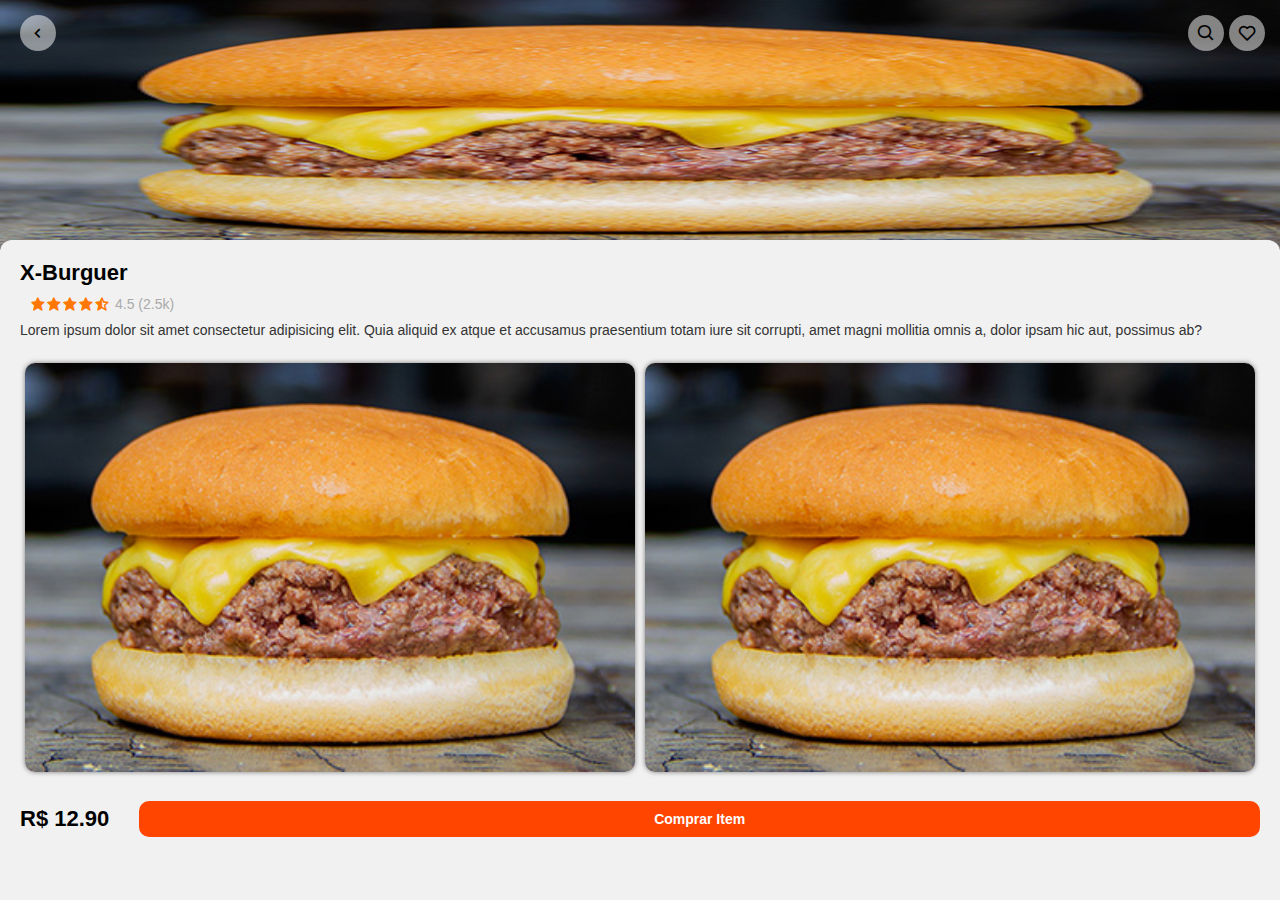
==== item_details.html @ 0e0ff148 "Adição da pagina detalhes do produto" ====
<!DOCTYPE html>
<html lang="pt-br">

<head>
  <meta charset="UTF-8">
  <meta name="viewport" content="width=device-width, initial-scale=1.0">
  <title>Burguer.io</title>
  <link rel="stylesheet" href="style.css">
  <link href='https://unpkg.com/boxicons@2.1.4/css/boxicons.min.css' rel='stylesheet'>
</head>

<body>
  <header class="header-details">

    <img src="assets/x-burger.jpg" alt="X-Burguer">

    <div class="option-details">

      <a href="index.html">
        <div class="icon-option">
          <i class='bx bx-chevron-left'></i>
        </div>
      </a>

      <div id="right-option">
        <div class="icon-option">
          <i class='bx bx-search'></i>
        </div>

        <div class="icon-option">
          <i class='bx bx-heart'></i>
        </div>
      </div>



    </div>

  </header>

  <main class="main-details">
    <h1>X-Burguer</h1>

    <section class="info-details">

      <div class="item-raiting">
        <i class='bx bxs-star'></i>
        <i class='bx bxs-star'></i>
        <i class='bx bxs-star'></i>
        <i class='bx bxs-star'></i>
        <i class='bx bxs-star-half'></i>
        <p>4.5 (2.5k)</p>
      </div>

      <div class="description-details">
        Lorem ipsum dolor sit amet consectetur adipisicing elit. Quia aliquid ex atque et accusamus praesentium totam
        iure sit corrupti, amet magni mollitia omnis a, dolor ipsam hic aut, possimus ab?
      </div>

      <div class="galery-details">
        <a href="#" class="galery-image"><img src="assets/x-burger.jpg" alt="X-Burguer"></a>

        <a href="#" class="galery-image"><img src="assets/x-burger.jpg" alt="X-Burguer"></a>
      </div>

      <div class="buy-item">
        <p class="price-item">R$ 12.90</p>
        <a href="#" class="option-detail">Comprar Item</a>
      </div>

    </section>




  </main>
</body>

</html>
---- style.css ----
* {
  margin: 0;
  padding: 0;
  box-sizing: border-box;
}

body {
  font-family: "Franklin Gothic Medium", "Arial Narrow", Arial, sans-serif;
  background-color: #f1f1f1;
}

.app_bar {
  height: 60px;
  background-color: orangered;
  padding: 10px;
  box-shadow: 0px 0px 5px rgba(0, 0, 0, 0.5);
  display: flex;
  align-items: center;
  justify-content: space-between;
  color: #fff;
  font-size: 26px;
  border-radius: 0px 0px 10px 10px;
}

.app_logo {
  flex: 2;
  text-align: center;
}

.app_logo img {
  width: 50px;
}

main {
  padding: 20px;
}

main h1 {
  font-size: 22px;
  font-weight: 600;
  margin-bottom: 10px;
}

/* HOME */
.item-list {
  display: flex;
  justify-content: center;
  align-items: center;
  flex-wrap: wrap;
}

.item-card {
  width: 250px;
  position: relative;
  overflow: hidden;
  background-color: #333;
  color: #fff;
  border-radius: 10px;
  box-shadow: 0px 0px 2px rgba(0, 0, 0, 0.3);
  margin: 5px;
}

.item-image {
  position: absolute;
  width: 100%;
  height: 100%;
  opacity: 0.3;
}

.item-card .card-content {
  position: relative;
  padding: 10px;
}

.item-card .card-content h2 {
  font-size: 20px;
  margin-bottom: 40px;
}

.item-card .card-content .item-price {
  font-size: 22px;
}

.item-card .card-content p {
  font-size: 16px;
  font-weight: bold;
}

.item-raiting {
  display: flex;
  color: yellow;
  margin: 10px;
}

.item-card .item-option {
  display: flex;
  align-items: center;
  justify-content: space-between;
}

.option-detail {
  flex: 2;
  text-decoration: none;
  color: #333;
  background-color: #fff;
  text-align: center;
  padding-block: 6px;
  border-radius: 10px;
  font-size: 14px;
  font-weight: bold;
}

.icon-option {
  text-align: center;
  background-color: rgba(255, 255, 255, 0.5);
  padding: 8px;
  border-radius: 100%;
  margin-left: 5px;
  display: flex;
}

/* DETAILS PAGE */
.header-details {
  position: relative;
  overflow: hidden;
  width: 100%;
  height: 250px;
}

.header-details img {
  position: absolute;
  width: 100%;
  height: 100%;
}

.header-details .option-details {
  position: relative;
  display: flex;
  padding: 15px;
  justify-content: space-between;
}

.header-details .option-details a {
  text-decoration: none;
}

.header-details .option-details #right-option {
  display: flex;
}

.header-details .icon-option {
  color: black;
  font-size: 20px;
}

.main-details {
  width: 100%;
  position: absolute;
  border-radius: 12px;
  background-color: #f1f1f1;
  top: 240px;
}

.info-details .item-raiting {
  color: #ff7700;
}

.info-details .item-raiting p {
  color: #aaa;
  font-size: 14px;
  margin-left: 5px;
}

.info-details .description-details {
  font-size: 14px;
  color: #333;
  text-align: justify;
}

.info-details .galery-details {
  display: flex;
  margin-block: 20px;
  justify-content: center;
  align-items: center;
}

.info-details .galery-details .galery-image {
  flex: 1;
  margin: 5px;
}

.info-details .galery-details .galery-image img {
  width: 100%;
  height: 100%;
  border-radius: 10px;
  box-shadow: 0px 0px 5px rgba(0, 0, 0, 0.5);
}

.info-details .buy-item {
  display: flex;
  justify-content: center;
  align-items: center;
}

.info-details .buy-item .price-item {
  font-size: 22px;
  font-weight: bold;
  margin-right: 30px;
}

.info-details .buy-item .option-detail {
  background-color: orangered;
  color: #fff;
  padding: 10px;
}
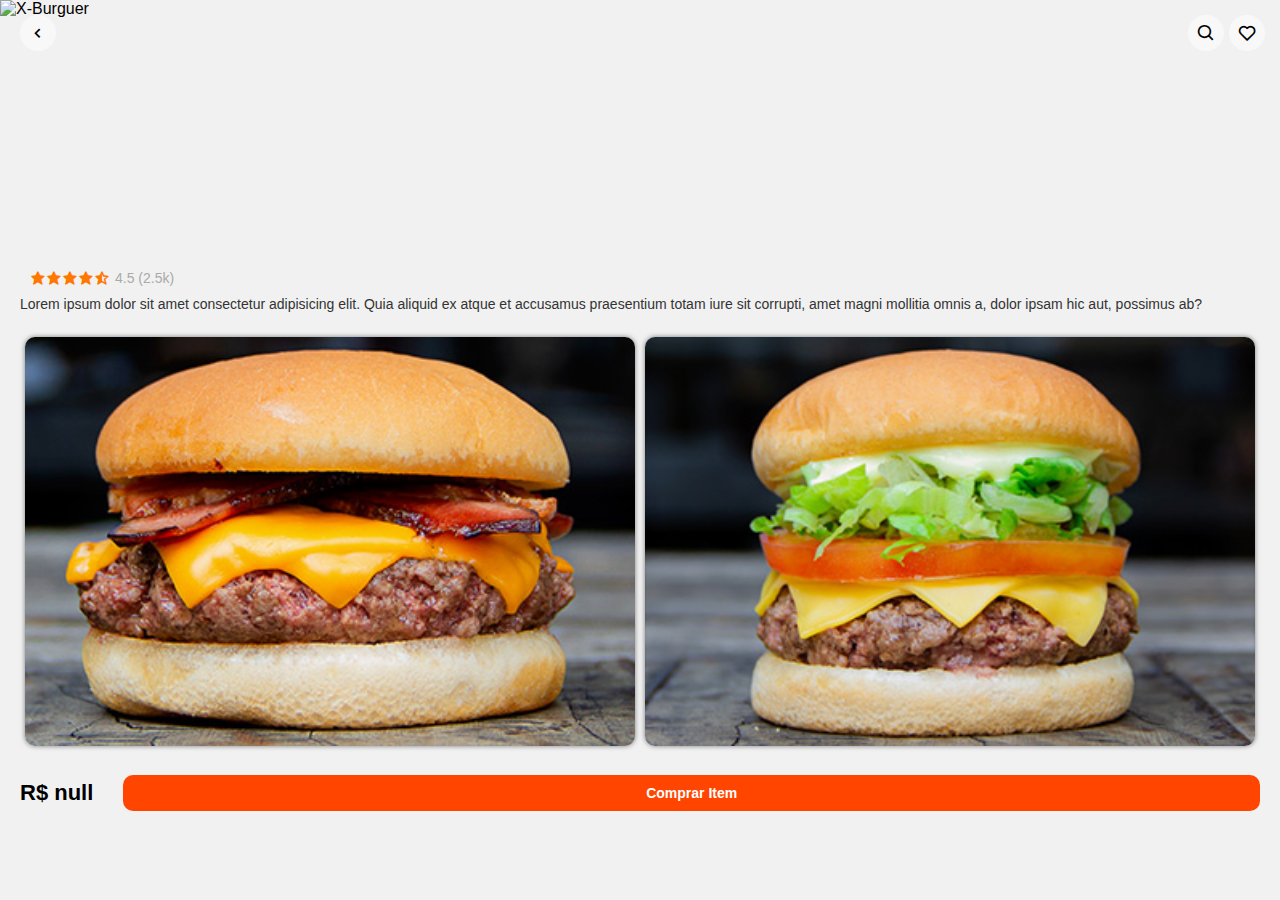
==== commit b7f7d2d0: "Adição da confirmação do pedido" ====
--- a/item_details.html
+++ b/item_details.html
@@ -12,7 +12,7 @@
 <body>
   <header class="header-details">
 
-    <img src="assets/x-burger.jpg" alt="X-Burguer">
+    <img src="assets/x-burger.jpg" alt="X-Burguer" class="image-item">
 
     <div class="option-details">
 
@@ -39,7 +39,7 @@
   </header>
 
   <main class="main-details">
-    <h1>X-Burguer</h1>
+    <h1 class="name-item">X-Burguer</h1>
 
     <section class="info-details">
 
@@ -58,20 +58,56 @@
       </div>
 
       <div class="galery-details">
-        <a href="#" class="galery-image"><img src="assets/x-burger.jpg" alt="X-Burguer"></a>
 
-        <a href="#" class="galery-image"><img src="assets/x-burger.jpg" alt="X-Burguer"></a>
+        <a href="#image01" class="galery-image">
+          <img src="assets/x-bacon.jpg" alt="X-Burguer">
+        </a>
+
+        <a href="#" class="lightbox" id="image01">
+          <span style="background-image: url(assets/x-bacon.jpg);">
+            <p>Experimente também o nosso X-Bacon</p>
+          </span>
+        </a>
+
+        <a href="#image02" class="galery-image">
+          <img src="assets/x-salada.jpg" alt="X-Burguer">
+        </a>
+
+        <a href="#" class="lightbox" id="image02">
+          <span style="background-image: url(assets/x-salada.jpg);">
+            <p>Experimente também o nosso X-Salada</p>
+          </span>
+        </a>
       </div>
 
       <div class="buy-item">
         <p class="price-item">R$ 12.90</p>
-        <a href="#" class="option-detail">Comprar Item</a>
+        <a onclick="openOrderConfirm()" class="option-detail">Comprar Item</a>
       </div>
 
     </section>
 
+    <script>
 
+      const urlParams = new URLSearchParams(window.location.search);
 
+      const itemName = urlParams.get('name');
+      const itemPrice = urlParams.get('price');
+      const itemImage = urlParams.get('image');
+
+      const imageDetail = document.querySelector('.image-item');
+      const nameDetail = document.querySelector('.name-item');
+      const priceDetail = document.querySelector('.price-item');
+
+      nameDetail.textContent = itemName;
+      priceDetail.textContent = "R$ " + itemPrice;
+      imageDetail.src = 'assets/' + itemImage
+
+      function openOrderConfirm() {
+        window.open('confirm_order.html?name=' + itemName + '&price=' + itemPrice + '&image=' + itemImage, '_self')
+      }
+
+    </script>
 
   </main>
 </body>
--- a/style.css
+++ b/style.css
@@ -39,6 +39,11 @@
   font-size: 22px;
   font-weight: 600;
   margin-bottom: 10px;
+}
+
+a {
+  color: inherit;
+  text-decoration: none;
 }
 
 /* HOME */
@@ -108,6 +113,7 @@
   border-radius: 10px;
   font-size: 14px;
   font-weight: bold;
+  cursor: pointer;
 }
 
 .icon-option {
@@ -213,3 +219,100 @@
   color: #fff;
   padding: 10px;
 }
+
+/* LIGHTBOX */
+
+.lightbox {
+  display: none;
+  position: fixed;
+  top: 0;
+  right: 0;
+  left: 0;
+  background-color: rgba(0, 0, 0, 0.85);
+  z-index: 999;
+  padding: 1em;
+  color: white;
+  text-decoration: none;
+}
+
+.lightbox:target {
+  display: block;
+}
+
+.lightbox span {
+  display: block;
+  width: 100%;
+  height: 100vh;
+  background-position: center;
+  background-repeat: no-repeat;
+  background-size: contain;
+}
+
+.lightbox p {
+  text-align: center;
+  position: relative;
+  top: 70vh;
+}
+
+/* CONFIRM ORDER */
+
+.order-itens {
+  display: flex;
+  flex-direction: column;
+  align-items: center;
+}
+
+.order-itens .order-card {
+  display: flex;
+  background-color: #ddd;
+  height: 180px;
+  border-radius: 20px;
+  overflow: hidden;
+  box-shadow: 0 0 10px rgba(0, 0, 0, 0.1);
+  color: #333;
+}
+
+.order-itens .order-card .card-image {
+  flex: 1.5;
+}
+
+.order-itens .order-card .card-image img {
+  width: 100%;
+  height: 100%;
+}
+
+.order-itens .order-card .card-details {
+  flex: 2;
+  padding: 15px;
+  display: flex;
+  flex-direction: column;
+  justify-content: space-between;
+}
+
+.order-itens .order-card h2 {
+  font-size: 26px;
+}
+
+.order-itens .order-card #item-price {
+  font-size: 22px;
+  font-weight: bold;
+}
+
+.order-itens .order-card p {
+  color: #666;
+}
+
+.order-itens .button-confirm {
+  width: 80%;
+  margin-top: 30px;
+  background-color: green;
+  color: #fff;
+  text-align: center;
+  padding: 20px;
+  border-radius: 100px;
+  font-size: 28px;
+  display: flex;
+  align-items: center;
+  justify-content: center;
+  gap: 10px;
+}
